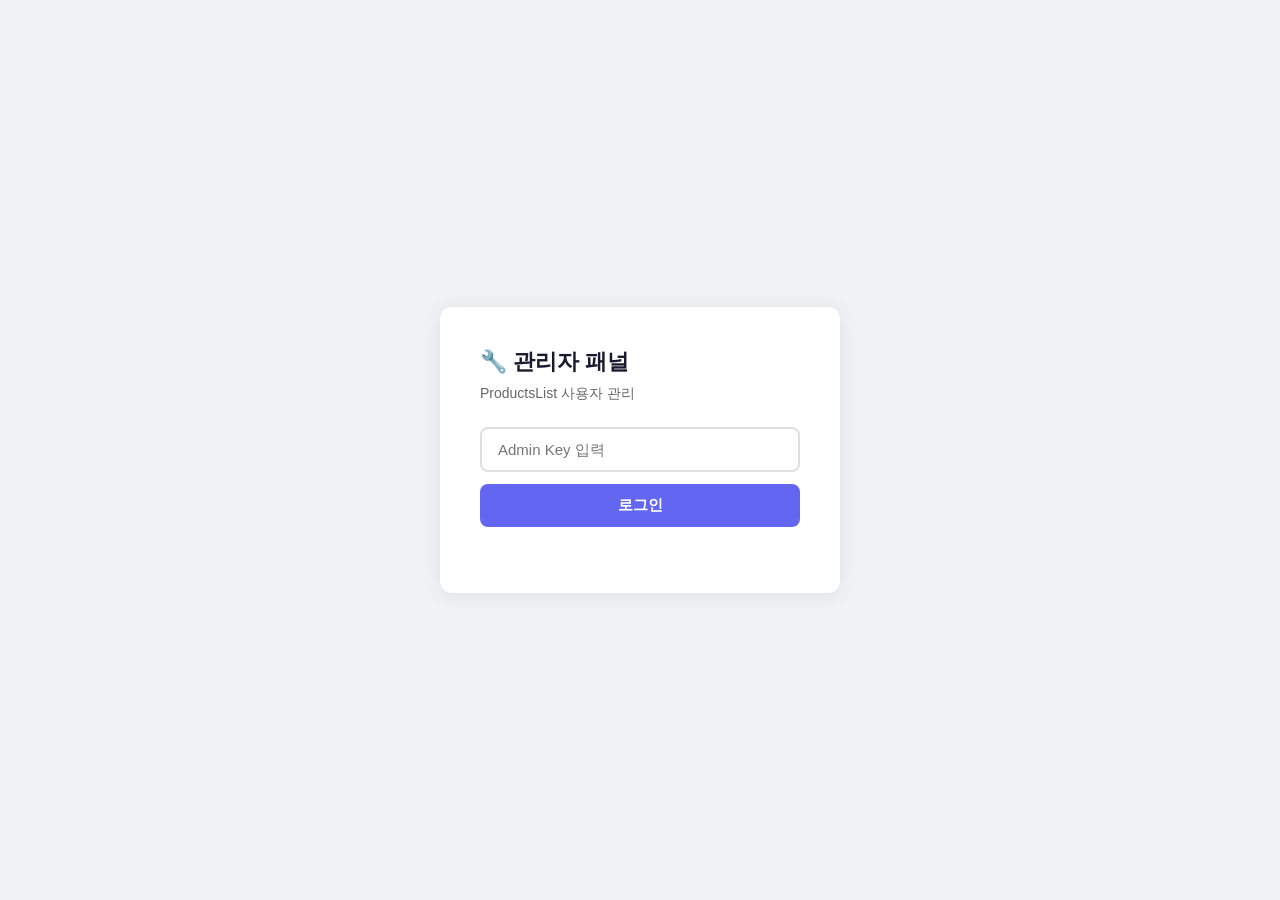
==== admin.html @ f4807a73 "feat: admin panel for user management - Backend: /api/admin/users (GET), /api/admin/user (DELETE/POS" ====
<!DOCTYPE html>
<html lang="ko">
<head>
  <meta charset="UTF-8">
  <meta name="viewport" content="width=device-width, initial-scale=1.0">
  <title>관리자 패널 - ProductsList</title>
  <meta http-equiv="Cache-Control" content="no-cache, no-store, must-revalidate">
  <style>
    * { margin: 0; padding: 0; box-sizing: border-box; }
    body {
      font-family: -apple-system, BlinkMacSystemFont, 'Segoe UI', Roboto, sans-serif;
      background: #f0f2f5;
      color: #1a1a2e;
      min-height: 100vh;
    }

    /* 로그인 화면 */
    .admin-login {
      display: flex;
      align-items: center;
      justify-content: center;
      min-height: 100vh;
    }
    .admin-login-box {
      background: #fff;
      border-radius: 12px;
      padding: 40px;
      box-shadow: 0 2px 20px rgba(0,0,0,0.08);
      width: 400px;
      max-width: 90vw;
    }
    .admin-login-box h1 {
      font-size: 22px;
      margin-bottom: 8px;
      color: #1a1a2e;
    }
    .admin-login-box p {
      font-size: 14px;
      color: #666;
      margin-bottom: 24px;
    }
    .admin-login-box input {
      width: 100%;
      padding: 12px 16px;
      border: 2px solid #e0e0e0;
      border-radius: 8px;
      font-size: 15px;
      margin-bottom: 12px;
      transition: border-color 0.2s;
    }
    .admin-login-box input:focus {
      outline: none;
      border-color: #6366f1;
    }
    .admin-login-box button {
      width: 100%;
      padding: 12px;
      background: #6366f1;
      color: #fff;
      border: none;
      border-radius: 8px;
      font-size: 15px;
      font-weight: 600;
      cursor: pointer;
      transition: background 0.2s;
    }
    .admin-login-box button:hover { background: #5558e3; }
    .admin-login-box button:disabled { background: #c8cad6; cursor: not-allowed; }
    .login-error {
      color: #e53e3e;
      font-size: 13px;
      margin-top: 8px;
      min-height: 18px;
    }

    /* 관리자 패널 */
    .admin-panel { display: none; }
    .admin-header {
      background: #fff;
      border-bottom: 1px solid #e0e0e0;
      padding: 16px 24px;
      display: flex;
      align-items: center;
      justify-content: space-between;
    }
    .admin-header h1 {
      font-size: 18px;
      color: #1a1a2e;
    }
    .admin-header .logout-btn {
      background: #fee2e2;
      color: #dc2626;
      border: none;
      padding: 8px 16px;
      border-radius: 6px;
      cursor: pointer;
      font-size: 13px;
      font-weight: 600;
    }
    .admin-header .logout-btn:hover { background: #fecaca; }

    .admin-content {
      max-width: 1000px;
      margin: 0 auto;
      padding: 24px;
    }

    /* 통계 */
    .stats-row {
      display: flex;
      gap: 16px;
      margin-bottom: 24px;
    }
    .stat-card {
      background: #fff;
      border-radius: 10px;
      padding: 20px 24px;
      flex: 1;
      box-shadow: 0 1px 4px rgba(0,0,0,0.06);
    }
    .stat-card .label {
      font-size: 13px;
      color: #888;
      margin-bottom: 4px;
    }
    .stat-card .value {
      font-size: 28px;
      font-weight: 700;
      color: #1a1a2e;
    }

    /* 사용자 테이블 */
    .user-table-wrapper {
      background: #fff;
      border-radius: 10px;
      box-shadow: 0 1px 4px rgba(0,0,0,0.06);
      overflow: hidden;
    }
    .table-header {
      padding: 16px 20px;
      border-bottom: 1px solid #e0e0e0;
      display: flex;
      align-items: center;
      justify-content: space-between;
    }
    .table-header h2 {
      font-size: 16px;
      color: #1a1a2e;
    }
    .refresh-btn {
      background: #f0f2f5;
      border: none;
      padding: 6px 14px;
      border-radius: 6px;
      cursor: pointer;
      font-size: 13px;
      color: #555;
    }
    .refresh-btn:hover { background: #e0e0e0; }

    table {
      width: 100%;
      border-collapse: collapse;
    }
    th {
      text-align: left;
      padding: 12px 20px;
      font-size: 12px;
      font-weight: 600;
      color: #888;
      text-transform: uppercase;
      letter-spacing: 0.5px;
      border-bottom: 1px solid #e0e0e0;
    }
    td {
      padding: 14px 20px;
      border-bottom: 1px solid #f0f0f0;
      font-size: 14px;
    }
    tr:last-child td { border-bottom: none; }
    tr:hover { background: #f9fafb; }

    .user-actions {
      display: flex;
      gap: 8px;
    }
    .btn {
      border: none;
      padding: 6px 12px;
      border-radius: 6px;
      cursor: pointer;
      font-size: 12px;
      font-weight: 600;
      transition: opacity 0.2s;
    }
    .btn:hover { opacity: 0.85; }
    .btn-view { background: #e0e7ff; color: #4f46e5; }
    .btn-reset { background: #fef3c7; color: #d97706; }
    .btn-delete { background: #fee2e2; color: #dc2626; }

    .empty-state {
      padding: 48px 20px;
      text-align: center;
      color: #999;
      font-size: 14px;
    }
    .loading {
      padding: 48px 20px;
      text-align: center;
      color: #999;
      font-size: 14px;
    }

    /* 모달 */
    .modal-overlay {
      display: none;
      position: fixed;
      inset: 0;
      background: rgba(0,0,0,0.4);
      z-index: 1000;
      align-items: center;
      justify-content: center;
    }
    .modal-overlay.active { display: flex; }
    .modal {
      background: #fff;
      border-radius: 12px;
      padding: 28px;
      width: 440px;
      max-width: 90vw;
      box-shadow: 0 8px 32px rgba(0,0,0,0.15);
    }
    .modal h3 {
      font-size: 17px;
      margin-bottom: 16px;
      color: #1a1a2e;
    }
    .modal p {
      font-size: 14px;
      color: #666;
      margin-bottom: 16px;
      line-height: 1.5;
    }
    .modal input {
      width: 100%;
      padding: 10px 14px;
      border: 2px solid #e0e0e0;
      border-radius: 8px;
      font-size: 14px;
      margin-bottom: 12px;
    }
    .modal input:focus { outline: none; border-color: #6366f1; }
    .modal-actions {
      display: flex;
      gap: 8px;
      justify-content: flex-end;
      margin-top: 20px;
    }
    .modal-btn {
      border: none;
      padding: 10px 20px;
      border-radius: 8px;
      cursor: pointer;
      font-size: 14px;
      font-weight: 600;
    }
    .modal-btn-cancel { background: #f0f2f5; color: #555; }
    .modal-btn-confirm { background: #6366f1; color: #fff; }
    .modal-btn-danger { background: #dc2626; color: #fff; }
    .modal-btn:hover { opacity: 0.85; }

    /* 데이터 뷰어 */
    .data-viewer {
      max-height: 400px;
      overflow-y: auto;
      background: #f8f9fa;
      border-radius: 8px;
      padding: 16px;
      font-family: 'Courier New', monospace;
      font-size: 12px;
      line-height: 1.6;
      white-space: pre-wrap;
      word-break: break-all;
      color: #333;
    }

    .toast {
      position: fixed;
      bottom: 24px;
      left: 50%;
      transform: translateX(-50%);
      background: #1a1a2e;
      color: #fff;
      padding: 12px 24px;
      border-radius: 8px;
      font-size: 14px;
      z-index: 2000;
      opacity: 0;
      transition: opacity 0.3s;
      pointer-events: none;
    }
    .toast.show { opacity: 1; }
    .toast.error { background: #dc2626; }
    .toast.success { background: #059669; }
  </style>
</head>
<body>

<!-- 로그인 화면 -->
<div class="admin-login" id="admin-login">
  <div class="admin-login-box">
    <h1>🔧 관리자 패널</h1>
    <p>ProductsList 사용자 관리</p>
    <input type="password" id="admin-key-input" placeholder="Admin Key 입력" autocomplete="off" />
    <button id="admin-login-btn" onclick="adminLogin()">로그인</button>
    <div class="login-error" id="login-error"></div>
  </div>
</div>

<!-- 관리자 패널 -->
<div class="admin-panel" id="admin-panel">
  <div class="admin-header">
    <h1>🔧 관리자 패널 — ProductsList</h1>
    <button class="logout-btn" onclick="adminLogout()">로그아웃</button>
  </div>
  <div class="admin-content">
    <!-- 통계 -->
    <div class="stats-row">
      <div class="stat-card">
        <div class="label">전체 사용자</div>
        <div class="value" id="stat-users">—</div>
      </div>
      <div class="stat-card">
        <div class="label">데이터 보유 사용자</div>
        <div class="value" id="stat-data">—</div>
      </div>
    </div>

    <!-- 사용자 테이블 -->
    <div class="user-table-wrapper">
      <div class="table-header">
        <h2>사용자 목록</h2>
        <button class="refresh-btn" onclick="loadUsers()">🔄 새로고침</button>
      </div>
      <table>
        <thead>
          <tr>
            <th>아이디</th>
            <th>가입일</th>
            <th>작업</th>
          </tr>
        </thead>
        <tbody id="user-tbody">
          <tr><td colspan="3" class="loading">불러오는 중...</td></tr>
        </tbody>
      </table>
    </div>
  </div>
</div>

<!-- 모달: 비밀번호 재설정 -->
<div class="modal-overlay" id="modal-reset">
  <div class="modal">
    <h3>비밀번호 재설정</h3>
    <p>사용자: <strong id="reset-username"></strong></p>
    <p>기존 세션은 모두 삭제되며, 해당 사용자는 다시 로그인해야 합니다.</p>
    <input type="password" id="reset-password" placeholder="새 비밀번호 (6자 이상)" autocomplete="off" />
    <div class="modal-actions">
      <button class="modal-btn modal-btn-cancel" onclick="closeModal('modal-reset')">취소</button>
      <button class="modal-btn modal-btn-confirm" onclick="confirmReset()">재설정</button>
    </div>
  </div>
</div>

<!-- 모달: 계정 삭제 -->
<div class="modal-overlay" id="modal-delete">
  <div class="modal">
    <h3>⚠️ 계정 삭제</h3>
    <p>사용자 <strong id="delete-username"></strong>의 모든 데이터를 삭제합니다.</p>
    <p style="color: #dc2626; font-weight: 600;">이 작업은 되돌릴 수 없습니다!</p>
    <p>삭제 항목: 계정 정보, 상품 데이터, 활성 세션</p>
    <div class="modal-actions">
      <button class="modal-btn modal-btn-cancel" onclick="closeModal('modal-delete')">취소</button>
      <button class="modal-btn modal-btn-danger" onclick="confirmDelete()">삭제</button>
    </div>
  </div>
</div>

<!-- 모달: 데이터 조회 -->
<div class="modal-overlay" id="modal-data">
  <div class="modal" style="width: 600px;">
    <h3>📦 데이터 조회: <span id="data-username"></span></h3>
    <div class="data-viewer" id="data-content">불러오는 중...</div>
    <div class="modal-actions">
      <button class="modal-btn modal-btn-danger" onclick="deleteData()">데이터 삭제</button>
      <button class="modal-btn modal-btn-cancel" onclick="closeModal('modal-data')">닫기</button>
    </div>
  </div>
</div>

<!-- 토스트 -->
<div class="toast" id="toast"></div>

<script>
let adminKey = '';
let currentUser = '';

// 로컬 저장된 키 복원
(function init() {
  const saved = sessionStorage.getItem('admin_key');
  if (saved) {
    adminKey = saved;
    showPanel();
  }
})();

async function adminLogin() {
  const input = document.getElementById('admin-key-input');
  const btn = document.getElementById('admin-login-btn');
  const err = document.getElementById('login-error');
  adminKey = input.value.trim();
  if (!adminKey) { err.textContent = 'Admin Key를 입력하세요'; return; }

  btn.disabled = true;
  btn.textContent = '확인 중...';
  err.textContent = '';

  try {
    const res = await fetch('/api/admin/users', { headers: { 'X-Admin-Key': adminKey } });
    if (res.status === 401) {
      err.textContent = 'Admin Key가 올바르지 않습니다';
      btn.disabled = false;
      btn.textContent = '로그인';
      return;
    }
    if (!res.ok) throw new Error('Server error');
    sessionStorage.setItem('admin_key', adminKey);
    showPanel();
  } catch (e) {
    err.textContent = '네트워크 오류: ' + e.message;
    btn.disabled = false;
    btn.textContent = '로그인';
  }
}

function adminLogout() {
  adminKey = '';
  sessionStorage.removeItem('admin_key');
  document.getElementById('admin-panel').style.display = 'none';
  document.getElementById('admin-login').style.display = 'flex';
  document.getElementById('admin-key-input').value = '';
}

function showPanel() {
  document.getElementById('admin-login').style.display = 'none';
  document.getElementById('admin-panel').style.display = 'block';
  loadUsers();
}

async function loadUsers() {
  const tbody = document.getElementById('user-tbody');
  tbody.innerHTML = '<tr><td colspan="3" class="loading">불러오는 중...</td></tr>';

  try {
    const res = await fetch('/api/admin/users', { headers: { 'X-Admin-Key': adminKey } });
    if (!res.ok) throw new Error('Failed');
    const { users } = await res.json();

    document.getElementById('stat-users').textContent = users.length;

    if (users.length === 0) {
      tbody.innerHTML = '<tr><td colspan="3" class="empty-state">등록된 사용자가 없습니다</td></tr>';
      document.getElementById('stat-data').textContent = '0';
      return;
    }

    tbody.innerHTML = '';
    let dataCount = 0;

    for (const user of users) {
      // 데이터 존재 여부 확인
      const dataRes = await fetch(`/api/admin/data?username=${user.username}`, {
        headers: { 'X-Admin-Key': adminKey }
      });
      const dataInfo = await dataRes.json();
      const hasData = dataInfo.data !== null;
      if (hasData) dataCount++;

      const date = user.createdAt ? new Date(user.createdAt).toLocaleString('ko-KR') : '—';

      const tr = document.createElement('tr');
      tr.innerHTML = `
        <td><strong>${escapeHtml(user.username)}</strong></td>
        <td>${date}</td>
        <td>
          <div class="user-actions">
            <button class="btn btn-view" onclick="viewData('${user.username}')">데이터</button>
            <button class="btn btn-reset" onclick="resetPassword('${user.username}')">비밀번호</button>
            <button class="btn btn-delete" onclick="deleteAccount('${user.username}')">삭제</button>
          </div>
        </td>
      `;
      tbody.appendChild(tr);
    }

    document.getElementById('stat-data').textContent = dataCount;
  } catch (e) {
    tbody.innerHTML = `<tr><td colspan="3" class="empty-state">오류: ${escapeHtml(e.message)}</td></tr>`;
  }
}

function viewData(username) {
  currentUser = username;
  document.getElementById('data-username').textContent = username;
  document.getElementById('data-content').textContent = '불러오는 중...';
  document.getElementById('modal-data').classList.add('active');

  fetch(`/api/admin/data?username=${username}`, { headers: { 'X-Admin-Key': adminKey } })
    .then(r => r.json())
    .then(data => {
      const content = document.getElementById('data-content');
      if (!data.data) {
        content.textContent = '(데이터 없음)';
      } else {
        try {
          content.textContent = JSON.stringify(data.data, null, 2);
        } catch (e) {
          content.textContent = String(data.data);
        }
      }
    })
    .catch(e => {
      document.getElementById('data-content').textContent = '오류: ' + e.message;
    });
}

async function deleteData() {
  if (!currentUser) return;
  if (!confirm(`${currentUser}의 상품 데이터를 삭제하시겠습니까?`)) return;

  try {
    const res = await fetch(`/api/admin/data?username=${currentUser}`, {
      method: 'DELETE',
      headers: { 'X-Admin-Key': adminKey }
    });
    const result = await res.json();
    if (result.ok) {
      showToast('데이터 삭제 완료', 'success');
      closeModal('modal-data');
      loadUsers();
    } else {
      showToast('삭제 실패: ' + (result.error || ''), 'error');
    }
  } catch (e) {
    showToast('오류: ' + e.message, 'error');
  }
}

function resetPassword(username) {
  currentUser = username;
  document.getElementById('reset-username').textContent = username;
  document.getElementById('reset-password').value = '';
  document.getElementById('modal-reset').classList.add('active');
}

async function confirmReset() {
  const newPassword = document.getElementById('reset-password').value;
  if (!newPassword || newPassword.length < 6) {
    showToast('비밀번호는 6자 이상이어야 합니다', 'error');
    return;
  }

  try {
    const res = await fetch('/api/admin/user', {
      method: 'POST',
      headers: { 'Content-Type': 'application/json', 'X-Admin-Key': adminKey },
      body: JSON.stringify({ username: currentUser, newPassword })
    });
    const result = await res.json();
    if (result.ok) {
      showToast('비밀번호 재설정 완료', 'success');
      closeModal('modal-reset');
    } else {
      showToast('실패: ' + (result.error || ''), 'error');
    }
  } catch (e) {
    showToast('오류: ' + e.message, 'error');
  }
}

function deleteAccount(username) {
  currentUser = username;
  document.getElementById('delete-username').textContent = username;
  document.getElementById('modal-delete').classList.add('active');
}

async function confirmDelete() {
  try {
    const res = await fetch(`/api/admin/user?username=${currentUser}`, {
      method: 'DELETE',
      headers: { 'X-Admin-Key': adminKey }
    });
    const result = await res.json();
    if (result.ok) {
      showToast('계정 삭제 완료', 'success');
      closeModal('modal-delete');
      loadUsers();
    } else {
      showToast('삭제 실패: ' + (result.error || ''), 'error');
    }
  } catch (e) {
    showToast('오류: ' + e.message, 'error');
  }
}

function closeModal(id) {
  document.getElementById(id).classList.remove('active');
}

function showToast(msg, type) {
  const toast = document.getElementById('toast');
  toast.textContent = msg;
  toast.className = 'toast show ' + (type || '');
  setTimeout(() => { toast.className = 'toast'; }, 3000);
}

function escapeHtml(s) {
  const div = document.createElement('div');
  div.textContent = s;
  return div.innerHTML;
}

// 엔터키로 로그인
document.getElementById('admin-key-input').addEventListener('keypress', (e) => {
  if (e.key === 'Enter') adminLogin();
});
</script>

</body>
</html>
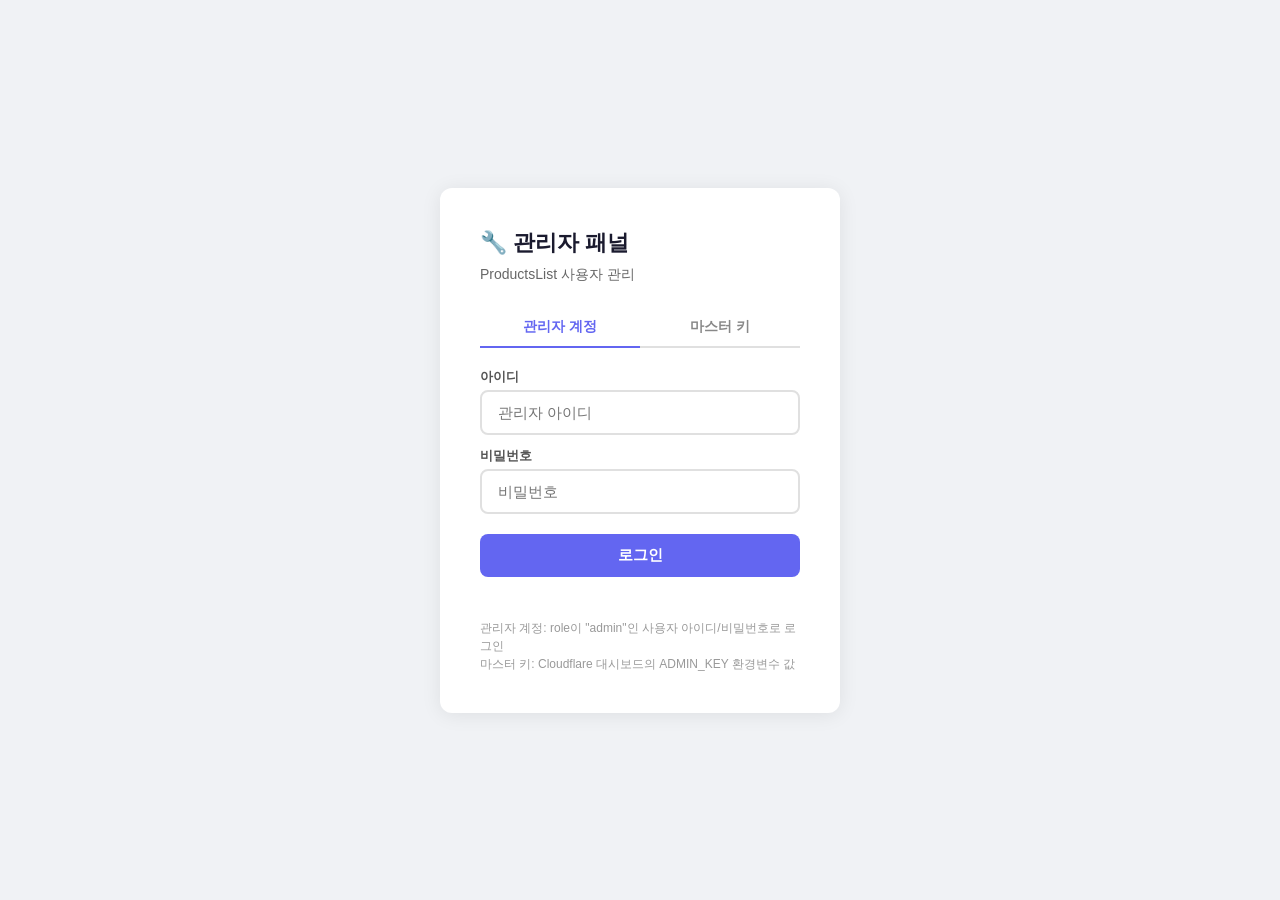
==== commit edc2bfd7: "feat: role-based access control (admin/user) - Backend: add role field to user records (default 'use" ====
--- a/admin.html
+++ b/admin.html
@@ -34,10 +34,45 @@
       margin-bottom: 8px;
       color: #1a1a2e;
     }
-    .admin-login-box p {
+    .admin-login-box > p {
       font-size: 14px;
       color: #666;
       margin-bottom: 24px;
+    }
+    /* 로그인 탭 */
+    .login-tabs {
+      display: flex;
+      gap: 0;
+      margin-bottom: 20px;
+      border-bottom: 2px solid #e0e0e0;
+    }
+    .login-tab {
+      flex: 1;
+      padding: 10px;
+      text-align: center;
+      font-size: 14px;
+      font-weight: 600;
+      color: #888;
+      cursor: pointer;
+      border: none;
+      background: none;
+      border-bottom: 2px solid transparent;
+      margin-bottom: -2px;
+      transition: all 0.15s;
+    }
+    .login-tab.active {
+      color: #6366f1;
+      border-bottom-color: #6366f1;
+    }
+    .login-field {
+      margin-bottom: 12px;
+    }
+    .login-field label {
+      display: block;
+      font-size: 13px;
+      font-weight: 600;
+      color: #555;
+      margin-bottom: 4px;
     }
     .admin-login-box input {
       width: 100%;
@@ -45,14 +80,13 @@
       border: 2px solid #e0e0e0;
       border-radius: 8px;
       font-size: 15px;
-      margin-bottom: 12px;
       transition: border-color 0.2s;
     }
     .admin-login-box input:focus {
       outline: none;
       border-color: #6366f1;
     }
-    .admin-login-box button {
+    .admin-login-box button.login-btn {
       width: 100%;
       padding: 12px;
       background: #6366f1;
@@ -63,15 +97,23 @@
       font-weight: 600;
       cursor: pointer;
       transition: background 0.2s;
-    }
-    .admin-login-box button:hover { background: #5558e3; }
-    .admin-login-box button:disabled { background: #c8cad6; cursor: not-allowed; }
+      margin-top: 8px;
+    }
+    .admin-login-box button.login-btn:hover { background: #5558e3; }
+    .admin-login-box button.login-btn:disabled { background: #c8cad6; cursor: not-allowed; }
     .login-error {
       color: #e53e3e;
       font-size: 13px;
       margin-top: 8px;
       min-height: 18px;
     }
+    .login-hint {
+      font-size: 12px;
+      color: #999;
+      margin-top: 16px;
+      line-height: 1.5;
+    }
+    .hidden { display: none !important; }
 
     /* 관리자 패널 */
     .admin-panel { display: none; }
@@ -87,6 +129,18 @@
       font-size: 18px;
       color: #1a1a2e;
     }
+    .admin-header .header-right {
+      display: flex;
+      align-items: center;
+      gap: 12px;
+    }
+    .admin-header .admin-user-badge {
+      font-size: 13px;
+      color: #666;
+      background: #f0f2f5;
+      padding: 6px 12px;
+      border-radius: 6px;
+    }
     .admin-header .logout-btn {
       background: #fee2e2;
       color: #dc2626;
@@ -98,6 +152,12 @@
       font-weight: 600;
     }
     .admin-header .logout-btn:hover { background: #fecaca; }
+    .admin-header .back-btn {
+      color: #6366f1;
+      text-decoration: none;
+      font-size: 13px;
+      font-weight: 600;
+    }
 
     .admin-content {
       max-width: 1000px;
@@ -180,9 +240,26 @@
     tr:last-child td { border-bottom: none; }
     tr:hover { background: #f9fafb; }
 
+    .role-badge {
+      display: inline-block;
+      padding: 3px 10px;
+      border-radius: 12px;
+      font-size: 12px;
+      font-weight: 700;
+    }
+    .role-admin {
+      background: #ede9fe;
+      color: #6d28d9;
+    }
+    .role-user {
+      background: #e0e7ff;
+      color: #4338ca;
+    }
+
     .user-actions {
       display: flex;
       gap: 8px;
+      flex-wrap: wrap;
     }
     .btn {
       border: none;
@@ -196,6 +273,7 @@
     .btn:hover { opacity: 0.85; }
     .btn-view { background: #e0e7ff; color: #4f46e5; }
     .btn-reset { background: #fef3c7; color: #d97706; }
+    .btn-role { background: #ede9fe; color: #6d28d9; }
     .btn-delete { background: #fee2e2; color: #dc2626; }
 
     .empty-state {
@@ -268,6 +346,37 @@
     .modal-btn-confirm { background: #6366f1; color: #fff; }
     .modal-btn-danger { background: #dc2626; color: #fff; }
     .modal-btn:hover { opacity: 0.85; }
+
+    /* 등급 선택 라디오 */
+    .role-options {
+      display: flex;
+      gap: 12px;
+      margin-bottom: 16px;
+    }
+    .role-option {
+      flex: 1;
+      padding: 14px;
+      border: 2px solid #e0e0e0;
+      border-radius: 8px;
+      cursor: pointer;
+      text-align: center;
+      transition: border-color 0.15s;
+    }
+    .role-option.selected {
+      border-color: #6366f1;
+      background: #eef2ff;
+    }
+    .role-option input { display: none; }
+    .role-option .role-label {
+      font-size: 15px;
+      font-weight: 700;
+      color: #1a1a2e;
+    }
+    .role-option .role-desc {
+      font-size: 12px;
+      color: #888;
+      margin-top: 4px;
+    }
 
     /* 데이터 뷰어 */
     .data-viewer {
@@ -311,9 +420,40 @@
   <div class="admin-login-box">
     <h1>🔧 관리자 패널</h1>
     <p>ProductsList 사용자 관리</p>
-    <input type="password" id="admin-key-input" placeholder="Admin Key 입력" autocomplete="off" />
-    <button id="admin-login-btn" onclick="adminLogin()">로그인</button>
+
+    <!-- 로그인 탭 -->
+    <div class="login-tabs">
+      <button class="login-tab active" data-method="account" onclick="switchLoginTab('account')">관리자 계정</button>
+      <button class="login-tab" data-method="key" onclick="switchLoginTab('key')">마스터 키</button>
+    </div>
+
+    <!-- 관리자 계정 로그인 -->
+    <div id="login-account">
+      <div class="login-field">
+        <label>아이디</label>
+        <input type="text" id="admin-username" placeholder="관리자 아이디" autocomplete="username" />
+      </div>
+      <div class="login-field">
+        <label>비밀번호</label>
+        <input type="password" id="admin-password" placeholder="비밀번호" autocomplete="current-password" />
+      </div>
+      <button class="login-btn" id="btn-login-account" onclick="loginWithAccount()">로그인</button>
+    </div>
+
+    <!-- 마스터 키 로그인 -->
+    <div id="login-key" class="hidden">
+      <div class="login-field">
+        <label>Admin Key</label>
+        <input type="password" id="admin-key-input" placeholder="마스터 키 입력" autocomplete="off" />
+      </div>
+      <button class="login-btn" id="btn-login-key" onclick="loginWithKey()">로그인</button>
+    </div>
+
     <div class="login-error" id="login-error"></div>
+    <div class="login-hint">
+      관리자 계정: role이 "admin"인 사용자 아이디/비밀번호로 로그인<br>
+      마스터 키: Cloudflare 대시보드의 ADMIN_KEY 환경변수 값
+    </div>
   </div>
 </div>
 
@@ -321,7 +461,11 @@
 <div class="admin-panel" id="admin-panel">
   <div class="admin-header">
     <h1>🔧 관리자 패널 — ProductsList</h1>
-    <button class="logout-btn" onclick="adminLogout()">로그아웃</button>
+    <div class="header-right">
+      <span class="admin-user-badge" id="admin-user-badge"></span>
+      <a href="index.html" class="back-btn">← 앱으로</a>
+      <button class="logout-btn" onclick="adminLogout()">로그아웃</button>
+    </div>
   </div>
   <div class="admin-content">
     <!-- 통계 -->
@@ -334,6 +478,10 @@
         <div class="label">데이터 보유 사용자</div>
         <div class="value" id="stat-data">—</div>
       </div>
+      <div class="stat-card">
+        <div class="label">관리자</div>
+        <div class="value" id="stat-admins">—</div>
+      </div>
     </div>
 
     <!-- 사용자 테이블 -->
@@ -346,12 +494,13 @@
         <thead>
           <tr>
             <th>아이디</th>
+            <th>등급</th>
             <th>가입일</th>
             <th>작업</th>
           </tr>
         </thead>
         <tbody id="user-tbody">
-          <tr><td colspan="3" class="loading">불러오는 중...</td></tr>
+          <tr><td colspan="4" class="loading">불러오는 중...</td></tr>
         </tbody>
       </table>
     </div>
@@ -372,6 +521,30 @@
   </div>
 </div>
 
+<!-- 모달: 등급 변경 -->
+<div class="modal-overlay" id="modal-role">
+  <div class="modal">
+    <h3>등급 변경</h3>
+    <p>사용자: <strong id="role-username"></strong></p>
+    <div class="role-options">
+      <label class="role-option" id="role-opt-admin" onclick="selectRole('admin')">
+        <input type="radio" name="role-choice" value="admin" />
+        <div class="role-label">👑 관리자</div>
+        <div class="role-desc">사용자 관리, 데이터 조회/삭제 가능</div>
+      </label>
+      <label class="role-option" id="role-opt-user" onclick="selectRole('user')">
+        <input type="radio" name="role-choice" value="user" />
+        <div class="role-label">👤 사용자</div>
+        <div class="role-desc">본인 상품리스트만 사용</div>
+      </label>
+    </div>
+    <div class="modal-actions">
+      <button class="modal-btn modal-btn-cancel" onclick="closeModal('modal-role')">취소</button>
+      <button class="modal-btn modal-btn-confirm" onclick="confirmRoleChange()">변경</button>
+    </div>
+  </div>
+</div>
+
 <!-- 모달: 계정 삭제 -->
 <div class="modal-overlay" id="modal-delete">
   <div class="modal">
@@ -402,31 +575,159 @@
 <div class="toast" id="toast"></div>
 
 <script>
-let adminKey = '';
+// =====================================================
+//  인증 상태
+// =====================================================
+
+let authMethod = '';   // 'token' 또는 'key'
+let authToken = '';    // Bearer 토큰 (관리자 계정 로그인 시)
+let adminKey = '';     // 마스터 키 (X-Admin-Key)
 let currentUser = '';
-
-// 로컬 저장된 키 복원
-(function init() {
-  const saved = sessionStorage.getItem('admin_key');
-  if (saved) {
-    adminKey = saved;
-    showPanel();
+let selectedRole = '';
+
+/** 관리자 API 호출용 헤더 반환 */
+function adminHeaders(extra = {}) {
+  const h = { ...extra };
+  if (authMethod === 'token') {
+    h['Authorization'] = `Bearer ${authToken}`;
+  } else {
+    h['X-Admin-Key'] = adminKey;
+  }
+  return h;
+}
+
+// =====================================================
+//  초기화: 메인 앱에서 관리자로 로그인한 경우 자동 입장
+// =====================================================
+
+(async function init() {
+  // 메인 앱의 토큰 확인
+  const token =
+    localStorage.getItem('auth_token') ||
+    sessionStorage.getItem('auth_token');
+
+  if (token) {
+    try {
+      const res = await fetch('/api/auth/me', {
+        headers: { 'Authorization': `Bearer ${token}` }
+      });
+      if (res.ok) {
+        const data = await res.json();
+        if (data.role === 'admin') {
+          // 관리자 자동 로그인
+          authMethod = 'token';
+          authToken = token;
+          showPanel(data.username);
+          return;
+        }
+      }
+    } catch (e) { /* ignore, fall through to login */ }
+  }
+
+  // 세션에 저장된 admin key 확인
+  const savedKey = sessionStorage.getItem('admin_key');
+  if (savedKey) {
+    try {
+      const res = await fetch('/api/admin/users', { headers: { 'X-Admin-Key': savedKey } });
+      if (res.ok) {
+        authMethod = 'key';
+        adminKey = savedKey;
+        showPanel('마스터 키');
+        return;
+      }
+    } catch (e) { /* ignore */ }
   }
 })();
 
-async function adminLogin() {
-  const input = document.getElementById('admin-key-input');
-  const btn = document.getElementById('admin-login-btn');
+// =====================================================
+//  로그인 탭 전환
+// =====================================================
+
+function switchLoginTab(method) {
+  document.querySelectorAll('.login-tab').forEach(t => t.classList.remove('active'));
+  document.querySelector(`.login-tab[data-method="${method}"]`).classList.add('active');
+
+  if (method === 'account') {
+    document.getElementById('login-account').classList.remove('hidden');
+    document.getElementById('login-key').classList.add('hidden');
+  } else {
+    document.getElementById('login-account').classList.add('hidden');
+    document.getElementById('login-key').classList.remove('hidden');
+  }
+  document.getElementById('login-error').textContent = '';
+}
+
+// =====================================================
+//  로그인: 관리자 계정
+// =====================================================
+
+async function loginWithAccount() {
+  const username = document.getElementById('admin-username').value.trim();
+  const password = document.getElementById('admin-password').value;
   const err = document.getElementById('login-error');
-  adminKey = input.value.trim();
-  if (!adminKey) { err.textContent = 'Admin Key를 입력하세요'; return; }
+  const btn = document.getElementById('btn-login-account');
+
+  if (!username || !password) {
+    err.textContent = '아이디와 비밀번호를 입력하세요';
+    return;
+  }
 
   btn.disabled = true;
   btn.textContent = '확인 중...';
   err.textContent = '';
 
   try {
-    const res = await fetch('/api/admin/users', { headers: { 'X-Admin-Key': adminKey } });
+    const res = await fetch('/api/auth/login', {
+      method: 'POST',
+      headers: { 'Content-Type': 'application/json' },
+      body: JSON.stringify({ username, password })
+    });
+    const data = await res.json();
+
+    if (!res.ok) {
+      err.textContent = data.error || '로그인 실패';
+      btn.disabled = false;
+      btn.textContent = '로그인';
+      return;
+    }
+
+    if (data.role !== 'admin') {
+      err.textContent = '관리자 권한이 필요합니다. 현재 등급: 사용자';
+      btn.disabled = false;
+      btn.textContent = '로그인';
+      return;
+    }
+
+    authMethod = 'token';
+    authToken = data.token;
+    showPanel(data.username);
+  } catch (e) {
+    err.textContent = '네트워크 오류: ' + e.message;
+    btn.disabled = false;
+    btn.textContent = '로그인';
+  }
+}
+
+// =====================================================
+//  로그인: 마스터 키
+// =====================================================
+
+async function loginWithKey() {
+  const key = document.getElementById('admin-key-input').value.trim();
+  const err = document.getElementById('login-error');
+  const btn = document.getElementById('btn-login-key');
+
+  if (!key) {
+    err.textContent = 'Admin Key를 입력하세요';
+    return;
+  }
+
+  btn.disabled = true;
+  btn.textContent = '확인 중...';
+  err.textContent = '';
+
+  try {
+    const res = await fetch('/api/admin/users', { headers: { 'X-Admin-Key': key } });
     if (res.status === 401) {
       err.textContent = 'Admin Key가 올바르지 않습니다';
       btn.disabled = false;
@@ -434,8 +735,11 @@
       return;
     }
     if (!res.ok) throw new Error('Server error');
-    sessionStorage.setItem('admin_key', adminKey);
-    showPanel();
+
+    authMethod = 'key';
+    adminKey = key;
+    sessionStorage.setItem('admin_key', key);
+    showPanel('마스터 키');
   } catch (e) {
     err.textContent = '네트워크 오류: ' + e.message;
     btn.disabled = false;
@@ -443,33 +747,52 @@
   }
 }
 
+// =====================================================
+//  로그아웃
+// =====================================================
+
 function adminLogout() {
+  authMethod = '';
+  authToken = '';
   adminKey = '';
   sessionStorage.removeItem('admin_key');
   document.getElementById('admin-panel').style.display = 'none';
   document.getElementById('admin-login').style.display = 'flex';
+  document.getElementById('admin-username').value = '';
+  document.getElementById('admin-password').value = '';
   document.getElementById('admin-key-input').value = '';
 }
 
-function showPanel() {
+// =====================================================
+//  패널 표시 + 사용자 목록 로드
+// =====================================================
+
+function showPanel(displayName) {
   document.getElementById('admin-login').style.display = 'none';
   document.getElementById('admin-panel').style.display = 'block';
+  document.getElementById('admin-user-badge').textContent = displayName || '';
   loadUsers();
 }
+
+// =====================================================
+//  사용자 목록
+// =====================================================
 
 async function loadUsers() {
   const tbody = document.getElementById('user-tbody');
-  tbody.innerHTML = '<tr><td colspan="3" class="loading">불러오는 중...</td></tr>';
+  tbody.innerHTML = '<tr><td colspan="4" class="loading">불러오는 중...</td></tr>';
 
   try {
-    const res = await fetch('/api/admin/users', { headers: { 'X-Admin-Key': adminKey } });
+    const res = await fetch('/api/admin/users', { headers: adminHeaders() });
     if (!res.ok) throw new Error('Failed');
     const { users } = await res.json();
 
     document.getElementById('stat-users').textContent = users.length;
+    const adminCount = users.filter(u => u.role === 'admin').length;
+    document.getElementById('stat-admins').textContent = adminCount;
 
     if (users.length === 0) {
-      tbody.innerHTML = '<tr><td colspan="3" class="empty-state">등록된 사용자가 없습니다</td></tr>';
+      tbody.innerHTML = '<tr><td colspan="4" class="empty-state">등록된 사용자가 없습니다</td></tr>';
       document.getElementById('stat-data').textContent = '0';
       return;
     }
@@ -480,21 +803,25 @@
     for (const user of users) {
       // 데이터 존재 여부 확인
       const dataRes = await fetch(`/api/admin/data?username=${user.username}`, {
-        headers: { 'X-Admin-Key': adminKey }
+        headers: adminHeaders()
       });
       const dataInfo = await dataRes.json();
       const hasData = dataInfo.data !== null;
       if (hasData) dataCount++;
 
       const date = user.createdAt ? new Date(user.createdAt).toLocaleString('ko-KR') : '—';
+      const roleClass = user.role === 'admin' ? 'role-admin' : 'role-user';
+      const roleLabel = user.role === 'admin' ? '👑 관리자' : '👤 사용자';
 
       const tr = document.createElement('tr');
       tr.innerHTML = `
         <td><strong>${escapeHtml(user.username)}</strong></td>
+        <td><span class="role-badge ${roleClass}">${roleLabel}</span></td>
         <td>${date}</td>
         <td>
           <div class="user-actions">
             <button class="btn btn-view" onclick="viewData('${user.username}')">데이터</button>
+            <button class="btn btn-role" onclick="changeRole('${user.username}', '${user.role}')">등급</button>
             <button class="btn btn-reset" onclick="resetPassword('${user.username}')">비밀번호</button>
             <button class="btn btn-delete" onclick="deleteAccount('${user.username}')">삭제</button>
           </div>
@@ -505,9 +832,13 @@
 
     document.getElementById('stat-data').textContent = dataCount;
   } catch (e) {
-    tbody.innerHTML = `<tr><td colspan="3" class="empty-state">오류: ${escapeHtml(e.message)}</td></tr>`;
-  }
-}
+    tbody.innerHTML = `<tr><td colspan="4" class="empty-state">오류: ${escapeHtml(e.message)}</td></tr>`;
+  }
+}
+
+// =====================================================
+//  데이터 조회/삭제
+// =====================================================
 
 function viewData(username) {
   currentUser = username;
@@ -515,7 +846,7 @@
   document.getElementById('data-content').textContent = '불러오는 중...';
   document.getElementById('modal-data').classList.add('active');
 
-  fetch(`/api/admin/data?username=${username}`, { headers: { 'X-Admin-Key': adminKey } })
+  fetch(`/api/admin/data?username=${username}`, { headers: adminHeaders() })
     .then(r => r.json())
     .then(data => {
       const content = document.getElementById('data-content');
@@ -541,7 +872,7 @@
   try {
     const res = await fetch(`/api/admin/data?username=${currentUser}`, {
       method: 'DELETE',
-      headers: { 'X-Admin-Key': adminKey }
+      headers: adminHeaders()
     });
     const result = await res.json();
     if (result.ok) {
@@ -556,6 +887,10 @@
   }
 }
 
+// =====================================================
+//  비밀번호 재설정
+// =====================================================
+
 function resetPassword(username) {
   currentUser = username;
   document.getElementById('reset-username').textContent = username;
@@ -573,7 +908,7 @@
   try {
     const res = await fetch('/api/admin/user', {
       method: 'POST',
-      headers: { 'Content-Type': 'application/json', 'X-Admin-Key': adminKey },
+      headers: adminHeaders({ 'Content-Type': 'application/json' }),
       body: JSON.stringify({ username: currentUser, newPassword })
     });
     const result = await res.json();
@@ -588,6 +923,52 @@
   }
 }
 
+// =====================================================
+//  등급 변경
+// =====================================================
+
+function changeRole(username, currentRole) {
+  currentUser = username;
+  selectedRole = currentRole || 'user';
+  document.getElementById('role-username').textContent = username;
+  document.getElementById('modal-role').classList.add('active');
+
+  // 현재 등급 선택 표시
+  selectRole(selectedRole);
+}
+
+function selectRole(role) {
+  selectedRole = role;
+  document.getElementById('role-opt-admin').classList.toggle('selected', role === 'admin');
+  document.getElementById('role-opt-user').classList.toggle('selected', role === 'user');
+  const radio = document.querySelector(`input[name="role-choice"][value="${role}"]`);
+  if (radio) radio.checked = true;
+}
+
+async function confirmRoleChange() {
+  try {
+    const res = await fetch('/api/admin/role', {
+      method: 'POST',
+      headers: adminHeaders({ 'Content-Type': 'application/json' }),
+      body: JSON.stringify({ username: currentUser, role: selectedRole })
+    });
+    const result = await res.json();
+    if (result.ok) {
+      showToast(`${currentUser}의 등급이 ${selectedRole === 'admin' ? '관리자' : '사용자'}로 변경되었습니다`, 'success');
+      closeModal('modal-role');
+      loadUsers();
+    } else {
+      showToast('실패: ' + (result.error || ''), 'error');
+    }
+  } catch (e) {
+    showToast('오류: ' + e.message, 'error');
+  }
+}
+
+// =====================================================
+//  계정 삭제
+// =====================================================
+
 function deleteAccount(username) {
   currentUser = username;
   document.getElementById('delete-username').textContent = username;
@@ -598,7 +979,7 @@
   try {
     const res = await fetch(`/api/admin/user?username=${currentUser}`, {
       method: 'DELETE',
-      headers: { 'X-Admin-Key': adminKey }
+      headers: adminHeaders()
     });
     const result = await res.json();
     if (result.ok) {
@@ -613,6 +994,10 @@
   }
 }
 
+// =====================================================
+//  유틸
+// =====================================================
+
 function closeModal(id) {
   document.getElementById(id).classList.remove('active');
 }
@@ -631,8 +1016,14 @@
 }
 
 // 엔터키로 로그인
+document.getElementById('admin-username').addEventListener('keypress', (e) => {
+  if (e.key === 'Enter') document.getElementById('admin-password').focus();
+});
+document.getElementById('admin-password').addEventListener('keypress', (e) => {
+  if (e.key === 'Enter') loginWithAccount();
+});
 document.getElementById('admin-key-input').addEventListener('keypress', (e) => {
-  if (e.key === 'Enter') adminLogin();
+  if (e.key === 'Enter') loginWithKey();
 });
 </script>
 
